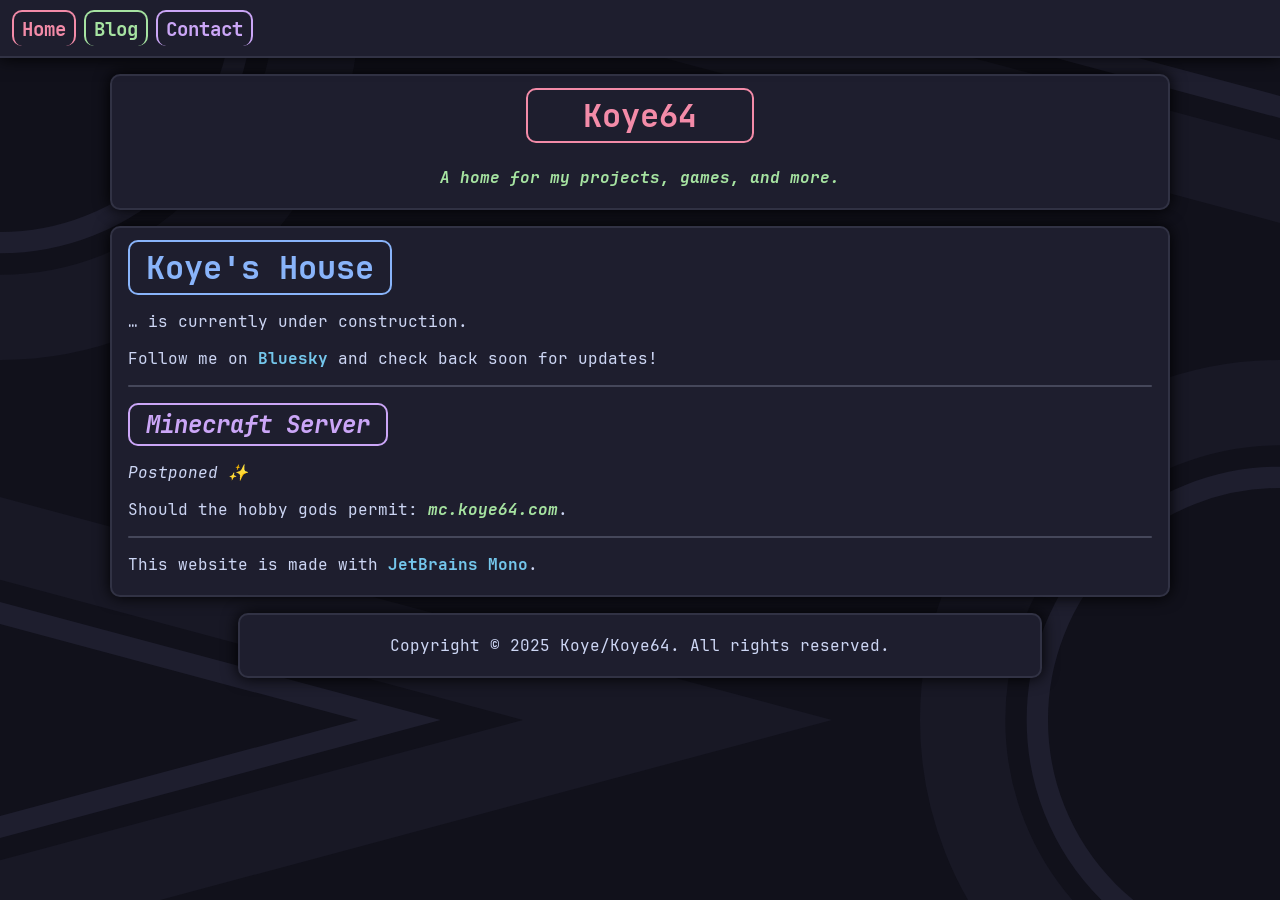
==== public/index.html @ 61bdae90 "initial commit" ====
<!DOCTYPE html>
<html lang="en">
  <head>
    <meta charset="UTF-8">
    <meta name="viewport" content="width=device-width, initial-scale=1.0">
    <meta http-equiv="X-UA-Compatible" content="ie=edge">
    <title>Koye64</title>
    <link rel="stylesheet" href="./style.css">
    <link rel="icon" href="./favicon.ico" type="image/x-icon">
  </head>
  <body>

    <nav class="floating">
      <a id="navhome" href="index.html">Home</a>
      <!-- <a id="navgames" href="games.html">Minecraft</a> -->
      <a id="navblog" href="blog.html">Blog</a>
      <a id="navcontact" href="contact.html">Contact</a>
    </nav>

    <main>
      <div class="window floating" id="welcomeheader">
        <h1 id="h1home">Koye64</h1>
        <p><em>A home for my projects, games, and more.</em></p>
      </div>
      <div class="window floating">
        <h1>Koye's House</h1>
        <p>… is currently under construction.</p>
        <p>Follow me on <a href="https://bsky.app/profile/koye64.com">Bluesky</a> and check 
        back soon for updates!</p>
        <hr/>
        <h2>Minecraft Server</h2>
        <p><i>Postponed ✨</i></p>
        <p>Should the hobby gods permit: <em>mc.koye64.com</em>.</p>
        <hr/>
        <p>
        This website is made with 
        <a href="https://www.jetbrains.com/lp/mono/" target="_blank" rel="noopener noreferrer">JetBrains Mono</a>.
        </p>
      </div>
      <div class="window maxsize floating" id="copyright">
        <p>Copyright © 2025 Koye/Koye64. All rights reserved.</p>
      </div>
    </main>
    <script src="./index.js"></script>
  </body>
</html>
---- public/style.css ----
@font-face {
  font-family: JetBrainsMono;
  src: url("./assets/fonts/JetBrainsMonoNerdFont-Regular.ttf");
  font-weight: normal;
  font-style: normal;
}
@font-face {
  font-family: JetBrainsMono;
  src: url("./assets/fonts/JetBrainsMonoNerdFont-Italic.ttf");
  font-weight: normal;
  font-style: italic;
}
@font-face {
  font-family: JetBrainsMono;
  src: url("./assets/fonts/JetBrainsMonoNerdFont-Bold.ttf");
  font-weight: bold;
  font-style: normal;
}
@font-face {
  font-family: JetBrainsMono;
  src: url("./assets/fonts/JetBrainsMonoNerdFont-BoldItalic.ttf");
  font-weight: bold;
  font-style: italic;
}

:root {
  --crust: #11111b;
  --mantle: #181825;
  --base: #1e1e2e;
  --surface0: #313244;
  --surface1: #45475a;
  --surface2: #585b70;
  --overlay0: #6c7086;
  --overlay1: #7f849c;
  --overlay2: #9399b2;
  --subtext1: #a6adc8;
  --subtext2: #bac2de;
  --text: #cdd6f4;
  --lavender: #b4befe;
  --blue: #89b4fa;
  --sapphire: #74c7ec;
  --sky: #89dceb;
  --teal: #94e2d5;
  --green: #a6e3a1;
  --yellow: #f9e2af;
  --peach: #fab387;
  --maroon: #eba0ac;
  --red: #f38ba8;
  --mauve: #cba6f7;
  --pink: #f5c2e7;
  --flamingo: #f2cdcd;
  --rosewater: #f5e0dc;
}

* {
  color: var(--text);
  font-family: JetBrainsMono;
}

::selection {
  color: var(--base);
  background: var(--rosewater);
}

body {
  margin: 0;
  background-color: var(--crust);
}

em {
  color: var(--green);
  font-weight: bold;
}

a {
  color: var(--sapphire);
  font-weight: bold;
  text-decoration: none;
}
a:hover {
  text-decoration: underline;
}
a:active {
  color: var(--mauve);
}

hr {
  color: var(--surface1);
  background-color: currentcolor;
  border: none;
  border-radius: 2px;
  height: 2px;
  width: 100%;
  margin: 16px 0px;
  noshade;
}

.window {
  background-color: var(--base);
  padding: 0.25rem 1rem;
  margin: 1rem auto;
  border-radius: 10px;
  border: 2px solid var(--surface0);
  width: 80%;
  max-width: 64rem;
}

.floating {
  box-shadow: 0px 0px 16px black;
}

.maxsize {
  max-width: 48rem;
}

.badtext {
  color: var(--red);
}

nav {
  position: fixed;
  top: 0px;
  width: calc(100% - 16px);
  margin: 0px;
  background-color: var(--base);
  padding: 8px 8px;
  border: none;
  height: 2.5em;
  border-bottom: 2px solid var(--surface0);
  overflow: auto;
  display: flex;
}

nav > a {
  white-space: nowrap;
  margin: 2px 4px;
  background-color: var(--base);
  border: 2px solid currentcolor;
  border-bottom: none;
  padding: 4px 8px;
  border-radius: 10px;
  text-decoration: none;
  font-size: 1.2em;
}
nav > a:hover {
  border-bottom: 2px solid currentcolor;
  margin-bottom: 0px;
}

#navhome {
  color: var(--red);
}
#navgames {
  color: var(--yellow);
}
#navblog {
  color: var(--green);
}
#navcontact {
  color: var(--mauve);
}

#copyright {
  display: flex;
  justify-content: center;
  text-align: center;
  bottom: 0px;
}

#welcomeheader {
  display: flex;
  flex-direction: column;
  align-items: center;
  text-align: center;
}
#welcomeheader h1 {
  max-width: 100%;
  width: 6em;
  text-align: center;
}

#h1home {
  color: var(--red);
}
#h1minecraft {
  color: var(--yellow);
}
#h1blog {
  color: var(--green);
}
#h1contact {
  color: var(--mauve);
}

main {
  margin-top: calc(4.5rem + 2px);
}

body {
  background-image: url("./assets/images/websitebg.svg");
  background-size: cover;
  background-color: var(--crust);
  background-attachment: fixed;
}

h1, h2 {
  /*box-shadow: 0px 0px 16px var(--crust);*/
  background-color: var(--base);
  border-radius: 10px;
  padding: 0.25rem 1rem;
  margin: 0.5rem 0px;
  border: 2px solid currentcolor;
  max-width: fit-content;
}
h2, h3, h4, h5, h6 {
  font-style: italic;
  font-weight: bold;
}

h1 {
  color: var(--blue);
}
h2 {
  color: var(--mauve);
}
h3 {
  color: var(--red);
}
h4 {
  color: var(--yellow);
}
h5 {
  color: var(--green);
}
h6 {
  color: var(--green);
}
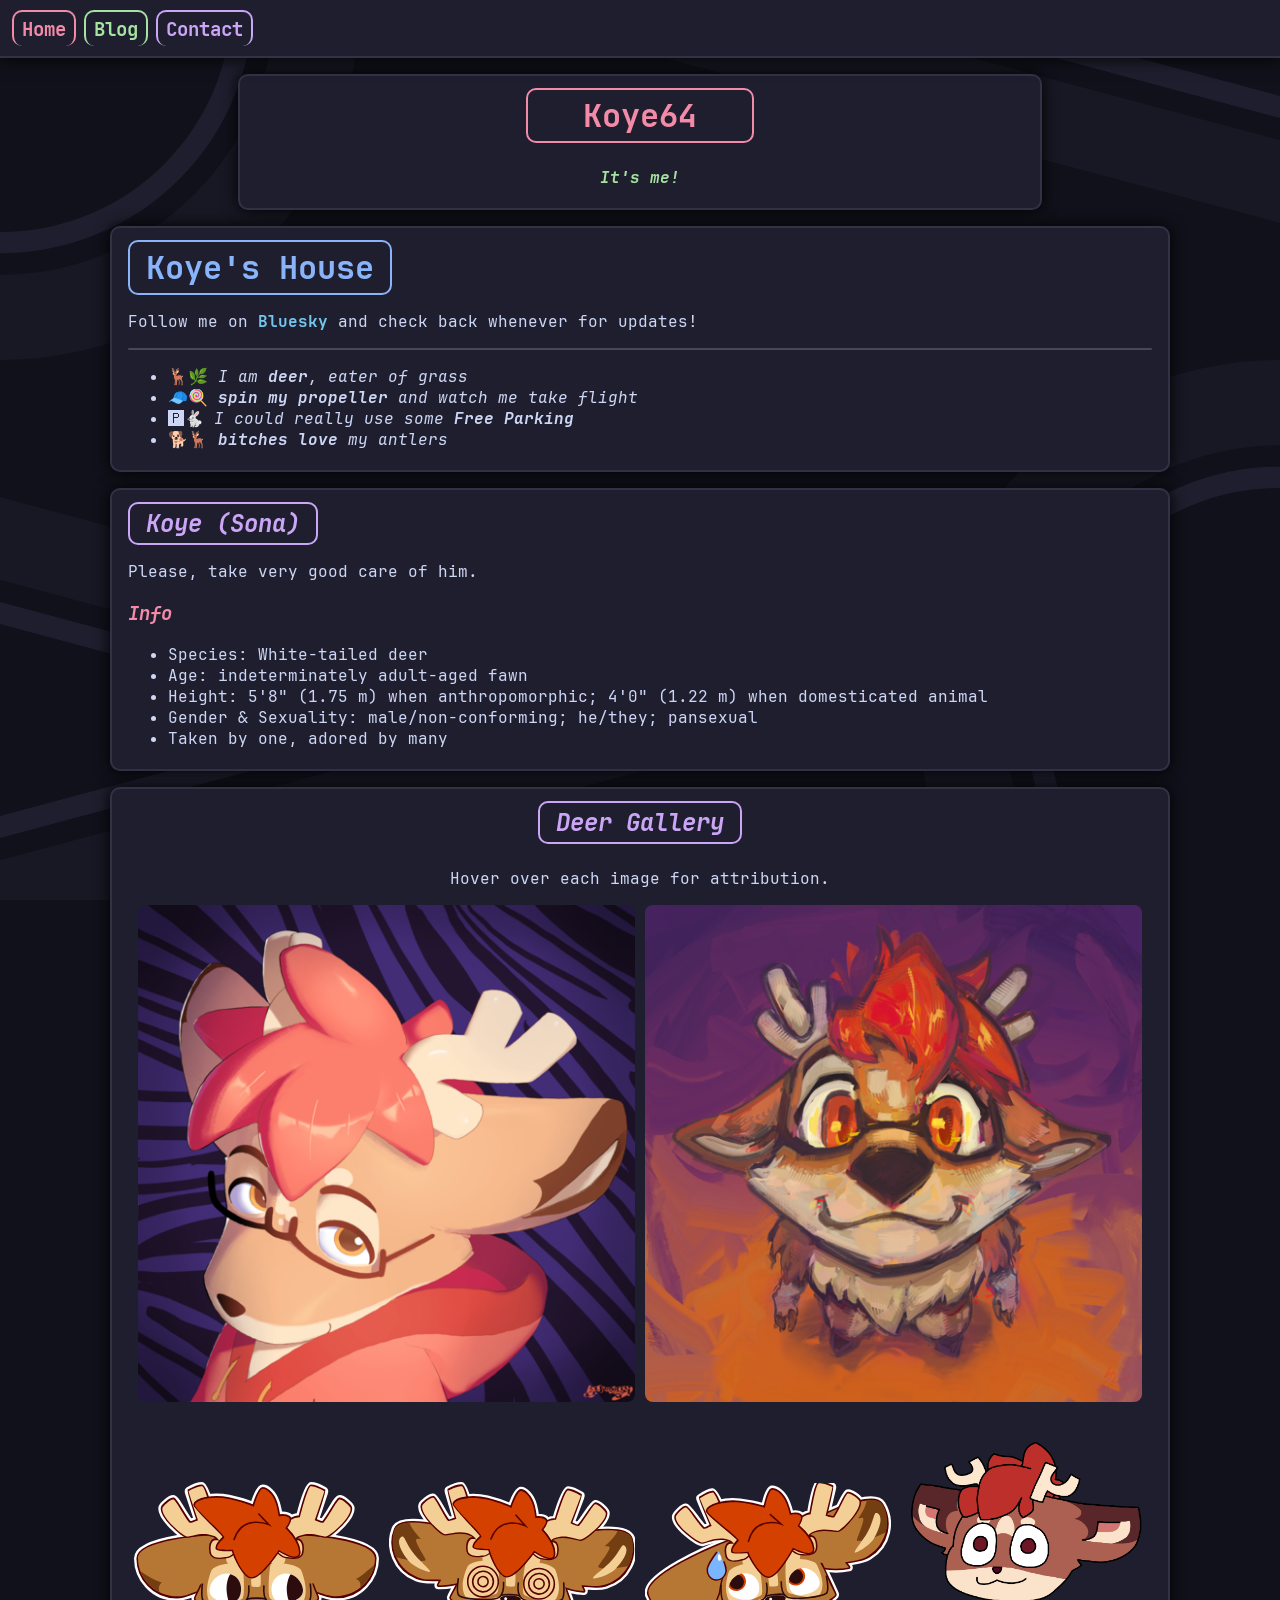
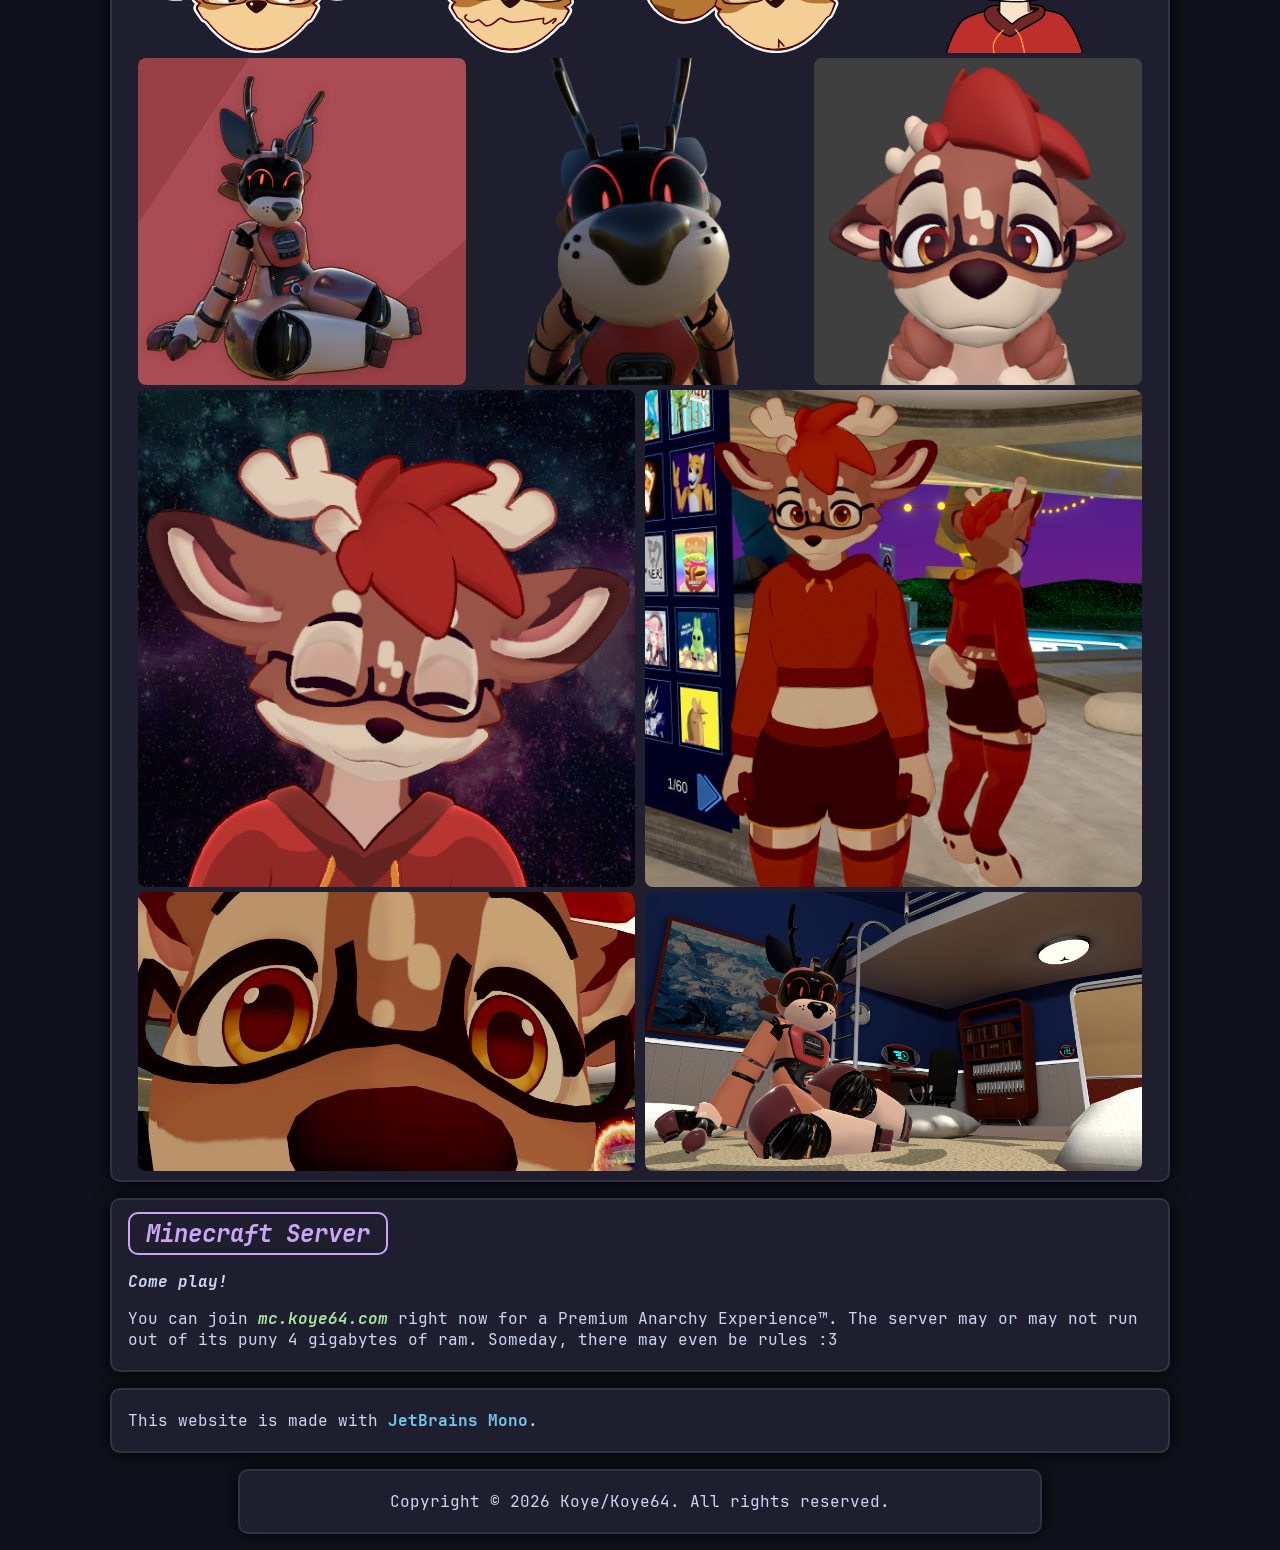
==== commit b1041e78: "add Koye info and Koye gallery" ====
--- a/public/index.html
+++ b/public/index.html
@@ -18,27 +18,104 @@
     </nav>
 
     <main>
-      <div class="window floating" id="welcomeheader">
+      <div class="window floating maxsize centered" id="welcomeheader">
         <h1 id="h1home">Koye64</h1>
-        <p><em>A home for my projects, games, and more.</em></p>
+        <p><em>It's me!</em></p>
       </div>
+
       <div class="window floating">
         <h1>Koye's House</h1>
-        <p>… is currently under construction.</p>
-        <p>Follow me on <a href="https://bsky.app/profile/koye64.com">Bluesky</a> and check 
-        back soon for updates!</p>
+        <p>Follow me on <a 
+          href="https://bsky.app/profile/koye64.com">Bluesky</a> and check 
+        back whenever for updates!</p>
         <hr/>
+        <ul>
+          <li>🦌🌿 <i>I am <b>deer</b>, eater of grass</i></li>
+          <li>🧢🍭 <i><b>spin my propeller</b> and watch me take flight</i></li>
+          <li>🅿🐇 <i>I could really use some <b>Free Parking</b></i></li>
+          <li>🐕🦌 <i><b>bitches love</b> my antlers</i></li>
+        </ul>
+      </div>
+
+      <div class="window floating">
+        <h2>Koye (Sona)</h2>
+        <p>
+        Please, take very good care of him.
+        </p>
+
+        <h3>Info</h3>
+        <ul>
+          <li>Species: White-tailed deer</li>
+          <li>Age: indeterminately adult-aged fawn</li>
+          <li>Height: 5'8" (1.75 m) when anthropomorphic; 4'0" (1.22 m) when 
+            domesticated animal</li>
+          <li>Gender & Sexuality: male/non-conforming; he/they; pansexual</li>
+          <li>Taken by one, adored by many</li>
+        </ul>
+
+        <!-- <h3>Bio</h3> -->
+        <!-- <p> -->
+        <!-- Koye adores technology and Linux; in his animal form, he also adores flumping; in any form, he loves to be loved. -->
+        <!-- </p> -->
+        <!---->
+        <!-- <p> -->
+        <!-- His favorite foods are mostly American: cheeseburgers, chicken strips, mac & cheese -- the lack of refinement in his palette likely hasn't changed since he was 8 deer years old. He does "at least" like to pair them with a hard, fruity vodka from time to time, which, as much as he can pretend makes him seem like an adult, he enjoys quite childishly for how much of a lightweight he is. Despite his preferences, Koye is very open to new foods and very rarely dislikes foreign flavors. In his animal form, he eats <i>a lot</i> of grass. You should put sriracha sauce in his food without telling him :3c -->
+        <!-- </p> -->
+        <!---->
+        <!-- <p> -->
+        <!-- Koye's fascination with Linux also started when he was quite young. When he was 11, Koye learned how to dual-boot on his laptop to squeeze all the performance it could out of Minecraft. The world's worst media server came next, and by around 15 he had fully switched to daily driving the Linux desktop instead of just relegating it to tinker toys. He tried a lot of new software and distros, and eventually fell into his personal Linux preferences. Nowadays, Koye still flips like a pendulum between using NixOS and Arch as his desktop distribution of choice. The flames of his passion may not burn as brightly now as they did during the spectacle of discovery, but his heart will always hold love for everything Linux. -->
+        <!-- </p> -->
+        <!---->
+        <!-- <p> -->
+        <!-- When his head has had enough of thinking and worrying, Koye can choose to revert to his domesticated animal form. In this body, Koye appears to be an ordinary, adolescent white-tailed deer. His mind loses almost all anthropomorphic intelligence, and, while he does retain his memories and a vague understanding of English, he by all other accounts becomes a helpless little animal. As he is domesticated, he is highly reliant on his caretakers to provide for his health and well-being, should he remain in this form for an extended period of time. A large portion of Koye's youth was spent in his animal form, since he feels the most secure in his weak and dependant form. Koye has no stronger love or trust than for his amazing caretakers, who remain by his side on either body. He is still, of course, an independent and self-sufficient deer, but a dip into vulnerable thoughtlessness never hurt a cozy weekend evening. Would you flump with him? -->
+        <!-- </p> -->
+      </div>
+
+      <div class="window floating" id="gallery">
+        <h2>Deer Gallery</h2>
+
+        <p>
+        Hover over each image for attribution.
+        </p>
+
+        <div>
+          <img src="assets/images/koye_buwayani_512.png" alt="Koye PFP by @buwayani.bsky.social" title="@buwayani.bsky.social" width=48.5%/>
+          <img src="assets/images/koye_sol_512.png" alt="Koye PFP by @banana-cre.me" title="@banana-cre.me" width=48.5%/>
+          <img src="assets/images/koye-eyes.svg" alt="Koye sticker" title="@buwayani.bsky.social" width=24%/>
+          <img src="assets/images/koye-spiral.svg" alt="Koye sticker" title="@buwayani.bsky.social" width=24%/>
+          <img src="assets/images/koye-uh-oh.svg" alt="Koye sticker" title="@buwayani.bsky.social" width=24%/>
+          <img src="assets/images/koye_idle.png" alt="Koye pngtuber" title="@koye64.com (me)" width=24%/>
+          <img src="assets/images/phono-sits-with-you.png" alt="Koye phonodroid sits with you" title="base by @smorbee.bsky.social" width=32%/>
+          <img src="assets/images/sniffs-you.png" alt="Koye phonodroid sniffs you" title="base by @smorbee.bsky.social" width=32%/>
+          <img src="assets/images/looks_at_you.png" alt="Koye looks at you" title="base by @dont-jinxit.bsky.social" width=32%/>
+          <img src="assets/images/hedge_edit.png" alt="Koye looks at you from in front of a galaxy" title="base by @dont-jinxit.bsky.social" width=48.5%/>
+          <img src="assets/images/koye-new-outfit.png" alt="Koye shows off in front of a mirror" title="base by @dont-jinxit.bsky.social" width=48.5%/>
+          <img src="assets/images/vrc_eyes_close.png" alt="Koye sniffs you" title="base by @dont-jinxit.bsky.social" width=48.5%/>
+          <img src="assets/images/vrc_sits_with_you.png" alt="Koye phonodroid sniffs you" title="base by @smorbee.bsky.social"  width=48.5%/>
+        </div>
+
+      </div>
+
+      <div class="window floating">
         <h2>Minecraft Server</h2>
-        <p><i>Postponed ✨</i></p>
-        <p>Should the hobby gods permit: <em>mc.koye64.com</em>.</p>
-        <hr/>
+        <p><b><i>Come play!</i></b></p>
+        <p>
+        You can join <em>mc.koye64.com</em> right now for a Premium Anarchy 
+        Experience™. The server may or may not run out of its puny 4 gigabytes 
+        of ram. Someday, there may even be rules :3
+        </p>
+      </div>
+
+      <div class="window floating">
         <p>
         This website is made with 
-        <a href="https://www.jetbrains.com/lp/mono/" target="_blank" rel="noopener noreferrer">JetBrains Mono</a>.
+        <a href="https://www.jetbrains.com/lp/mono/" target="_blank" 
+          rel="noopener noreferrer">JetBrains Mono</a>.
         </p>
       </div>
+
       <div class="window maxsize floating" id="copyright">
-        <p>Copyright © 2025 Koye/Koye64. All rights reserved.</p>
+        <p>Copyright © 2026 Koye/Koye64. All rights reserved.</p>
       </div>
     </main>
     <script src="./index.js"></script>
--- a/public/style.css
+++ b/public/style.css
@@ -117,6 +117,10 @@
   color: var(--red);
 }
 
+img {
+  border-radius: 8px;
+}
+
 nav {
   position: fixed;
   top: 0px;
@@ -167,6 +171,12 @@
   bottom: 0px;
 }
 
+#gallery {
+  display: flex;
+  flex-direction: column;
+  align-items: center;
+  text-align: center;
+}
 #welcomeheader {
   display: flex;
   flex-direction: column;
